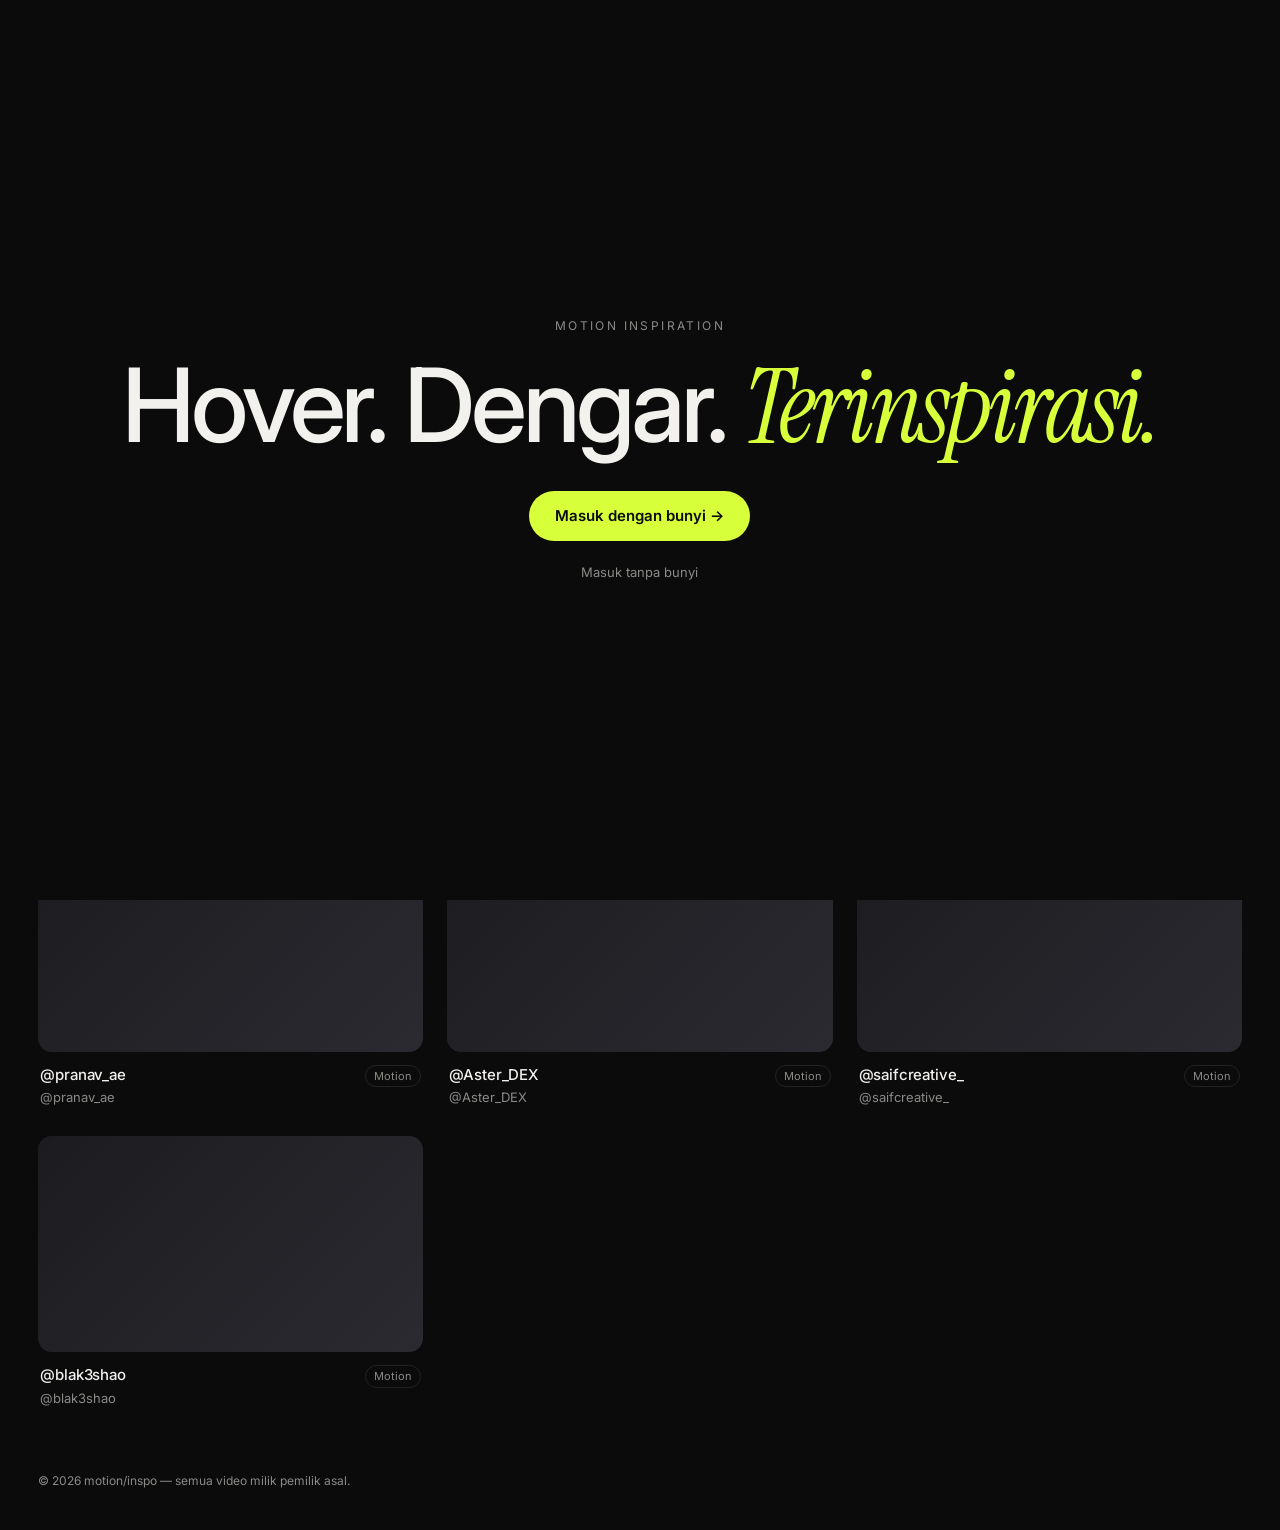
==== index.html @ debec3a4 "Motion inspiration site: hover preview with sound, detail page, more inspiration grid Co-Authored-By" ====
<!doctype html>
<html lang="ms">
<head>
  <meta charset="utf-8">
  <meta name="viewport" content="width=device-width, initial-scale=1">
  <title>Motion Inspiration</title>
  <meta name="description" content="Koleksi video inspirasi motion design, editing & cinematic.">
  <link rel="preconnect" href="https://fonts.googleapis.com">
  <link href="https://fonts.googleapis.com/css2?family=Inter:wght@400;500;600&family=Instrument+Serif:ital@0;1&display=swap" rel="stylesheet">
  <link rel="stylesheet" href="assets/style.css">
</head>
<body>
  <div class="enter" id="enter">
    <div class="enter-inner">
      <p class="eyebrow">Motion Inspiration</p>
      <h1>Hover. Dengar. <em>Terinspirasi.</em></h1>
      <button id="enterBtn">Masuk dengan bunyi <span>→</span></button>
      <button id="enterMute" class="ghost">Masuk tanpa bunyi</button>
    </div>
  </div>

  <header class="nav">
    <a href="index.html" class="logo">motion<span>/</span>inspo</a>
    <div class="nav-right">
      <span class="count" id="count"></span>
      <button class="sound-toggle" id="soundToggle" aria-label="Bunyi on/off">
        <svg viewBox="0 0 24 24"><path d="M4 9v6h4l5 4V5L8 9H4z"/><path class="w" d="M16 8.5a5 5 0 0 1 0 7M18.5 6a8.5 8.5 0 0 1 0 12"/><path class="x" d="M16 9l6 6M22 9l-6 6"/></svg>
        <span class="lbl"></span>
      </button>
    </div>
  </header>

  <main>
    <section class="hero">
      <h1>Rujukan <em>motion</em> &amp; edit<br>untuk projek seterusnya.</h1>
      <p>Hover pada mana-mana video untuk preview dengan bunyi. Klik untuk tengok penuh.</p>
    </section>

    <section class="toolbar">
      <div class="filters" id="filters"></div>
      <input type="search" id="search" placeholder="Cari tajuk / creator…" autocomplete="off">
    </section>

    <section class="grid" id="grid"></section>
    <p class="empty" id="empty" hidden>Tiada video dijumpai.</p>
  </main>

  <footer class="foot">© <span id="yr"></span> motion/inspo — semua video milik pemilik asal.</footer>

  <script src="data.js"></script>
  <script src="assets/media.js"></script>
  <script src="assets/grid.js"></script>
  <script src="assets/ui.js"></script>
  <script>
    const all = window.VIDEOS;
    const grid = document.getElementById("grid");
    const filters = document.getElementById("filters");
    const search = document.getElementById("search");
    const empty = document.getElementById("empty");
    const tags = ["Semua", ...new Set(all.flatMap(v => v.tags || []))];
    let active = "Semua";

    filters.innerHTML = tags.map(t => `<button data-t="${t}" class="${t === active ? "on" : ""}">${t}</button>`).join("");
    filters.addEventListener("click", e => {
      const b = e.target.closest("button"); if (!b) return;
      active = b.dataset.t;
      filters.querySelectorAll("button").forEach(x => x.classList.toggle("on", x === b));
      draw();
    });
    search.addEventListener("input", draw);

    function draw() {
      const q = search.value.trim().toLowerCase();
      const list = all.filter(v =>
        (active === "Semua" || (v.tags || []).includes(active)) &&
        (!q || (v.title + " " + (v.creator || "")).toLowerCase().includes(q)));
      Grid.render(grid, list);
      empty.hidden = list.length > 0;
      document.getElementById("count").textContent = list.length + " video";
    }
    draw();

    // Intro overlay (klik = browser benarkan bunyi)
    const enter = document.getElementById("enter");
    let seen = false; try { seen = sessionStorage.getItem("entered"); } catch (e) {}
    if (seen) enter.remove();
    const go = on => { Media.setSound(on); UI.syncSound(); enter.classList.add("out");
      try { sessionStorage.setItem("entered", 1); } catch (e) {}
      setTimeout(() => enter.remove(), 700); };
    document.getElementById("enterBtn").onclick = () => go(true);
    document.getElementById("enterMute").onclick = () => go(false);
  </script>
</body>
</html>
---- assets/style.css ----
:root {
  --bg: #0b0b0c;
  --bg2: #141416;
  --line: #232326;
  --fg: #f2f1ee;
  --mute: #8b8a87;
  --acc: #d7ff3a;
  --r: 14px;
  --gut: clamp(16px, 3vw, 40px);
}
* { box-sizing: border-box; margin: 0; padding: 0; }
html { -webkit-text-size-adjust: 100%; }
body {
  background: var(--bg); color: var(--fg);
  font: 15px/1.5 Inter, system-ui, sans-serif;
  -webkit-font-smoothing: antialiased; overflow-x: hidden;
}
a { color: inherit; text-decoration: none; }
button { font: inherit; color: inherit; background: none; border: 0; cursor: pointer; }
em { font-family: "Instrument Serif", serif; font-style: italic; font-weight: 400; }
svg { width: 18px; height: 18px; fill: none; stroke: currentColor; stroke-width: 1.8; stroke-linecap: round; stroke-linejoin: round; }
svg path:first-child { fill: currentColor; }

/* Nav */
.nav {
  position: sticky; top: 0; z-index: 50;
  display: flex; align-items: center; justify-content: space-between;
  padding: 16px var(--gut);
  background: color-mix(in srgb, var(--bg) 78%, transparent);
  backdrop-filter: blur(14px); -webkit-backdrop-filter: blur(14px);
  border-bottom: 1px solid var(--line);
}
.logo { font-weight: 600; letter-spacing: -.02em; font-size: 17px; }
.logo span { color: var(--acc); }
.nav-right { display: flex; gap: 14px; align-items: center; }
.count, .back { color: var(--mute); font-size: 13px; }
.back:hover { color: var(--fg); }
.sound-toggle {
  display: flex; gap: 8px; align-items: center; font-size: 13px;
  padding: 7px 12px; border: 1px solid var(--line); border-radius: 99px; transition: .2s;
}
.sound-toggle:hover { border-color: var(--mute); }
.sound-toggle .x { display: none; }
.sound-toggle.off .w { display: none; }
.sound-toggle.off .x { display: block; }
.sound-toggle:not(.off) { color: var(--acc); }

/* Intro */
.enter {
  position: fixed; inset: 0; z-index: 100; background: var(--bg);
  display: grid; place-items: center; padding: var(--gut); text-align: center;
  transition: opacity .6s, transform .7s cubic-bezier(.7,0,.2,1);
}
.enter.out { opacity: 0; transform: translateY(-30px); pointer-events: none; }
.enter-inner { display: flex; flex-direction: column; align-items: center; gap: 22px; }
.enter h1 { font-size: clamp(40px, 8vw, 110px); line-height: .95; letter-spacing: -.04em; font-weight: 500; }
.enter h1 em { color: var(--acc); }
.eyebrow { color: var(--mute); text-transform: uppercase; letter-spacing: .2em; font-size: 12px; }
#enterBtn {
  margin-top: 12px; padding: 14px 26px; border-radius: 99px; background: var(--acc); color: #0b0b0c; font-weight: 600;
  transition: transform .2s;
}
#enterBtn:hover { transform: scale(1.04); }
#enterBtn span { display: inline-block; transition: transform .2s; }
#enterBtn:hover span { transform: translateX(4px); }
.ghost { color: var(--mute); font-size: 13px; }
.ghost:hover { color: var(--fg); }

/* Hero */
main { padding: 0 var(--gut); }
.hero { padding: clamp(48px, 10vw, 120px) 0 clamp(28px, 5vw, 56px); max-width: 1100px; }
.hero h1 { font-size: clamp(36px, 6.4vw, 92px); line-height: .98; letter-spacing: -.04em; font-weight: 500; }
.hero h1 em { color: var(--acc); }
.hero p { margin-top: 20px; color: var(--mute); max-width: 460px; }

/* Toolbar */
.toolbar { display: flex; gap: 12px; justify-content: space-between; align-items: center; flex-wrap: wrap; margin-bottom: 24px; }
.filters { display: flex; gap: 6px; flex-wrap: wrap; }
.filters button {
  padding: 7px 14px; border-radius: 99px; border: 1px solid var(--line); font-size: 13px; color: var(--mute); transition: .2s;
}
.filters button:hover { color: var(--fg); border-color: var(--mute); }
.filters button.on { background: var(--fg); color: var(--bg); border-color: var(--fg); }
#search {
  background: var(--bg2); border: 1px solid var(--line); color: var(--fg); border-radius: 99px;
  padding: 9px 16px; font: inherit; font-size: 13px; width: min(260px, 100%); outline: none;
}
#search:focus { border-color: var(--mute); }

/* Grid */
.grid { display: grid; gap: clamp(14px, 2vw, 24px); grid-template-columns: repeat(auto-fill, minmax(min(320px, 100%), 1fr)); }
.card { display: block; opacity: 0; transform: translateY(18px); }
.grid.in .card { animation: rise .7s cubic-bezier(.2,.7,.2,1) forwards; animation-delay: var(--d); }
@keyframes rise { to { opacity: 1; transform: none; } }

.thumb {
  position: relative; aspect-ratio: 16/9; border-radius: var(--r); overflow: hidden; background: var(--bg2);
  transition: transform .5s cubic-bezier(.2,.7,.2,1), border-radius .5s;
}
.thumb img, .noposter { position: absolute; inset: 0; width: 100%; height: 100%; object-fit: cover; transition: transform 1.2s cubic-bezier(.2,.7,.2,1), opacity .4s; }
.noposter { background: linear-gradient(135deg, #1c1c20, #2a2a30); }
.media { position: absolute; inset: 0; opacity: 0; transition: opacity .35s; }
.media video, .media iframe { position: absolute; inset: 0; width: 100%; height: 100%; object-fit: cover; border: 0; pointer-events: none; }
.media iframe { width: 300%; height: 300%; left: -100%; top: -100%; transform: scale(.3334); } /* crop UI YouTube */
.card.ready .media { opacity: 1; }
.card:hover .thumb img { transform: scale(1.06); }
.card.playing .thumb { transform: scale(.985); }

.badge {
  position: absolute; top: 10px; right: 10px; width: 32px; height: 32px; border-radius: 50%;
  display: grid; place-items: center; background: rgba(0,0,0,.5); backdrop-filter: blur(6px);
  opacity: 0; transform: scale(.8); transition: .3s; color: var(--acc);
}
.card.playing .badge { opacity: 1; transform: none; }
.card.muted .badge { color: #fff; }
.card.muted .badge .w { opacity: .25; }
.card.ready:not(.muted) .badge .w { animation: pulse 1s infinite; }
@keyframes pulse { 50% { opacity: .35; } }
.progress { position: absolute; left: 0; right: 0; bottom: 0; height: 2px; background: rgba(255,255,255,.12); opacity: 0; transition: .3s; }
.progress i { display: block; height: 100%; width: 0; background: var(--acc); }
.card.playing .progress { opacity: 1; }

.meta { padding: 12px 2px 4px; display: grid; grid-template-columns: 1fr auto; gap: 2px 12px; align-items: baseline; }
.meta h3 { font-size: 15px; font-weight: 500; letter-spacing: -.01em; }
.meta p { color: var(--mute); font-size: 13px; grid-row: 2; }
.tags { display: flex; gap: 4px; flex-wrap: wrap; }
.meta .tags { grid-row: 1 / 3; grid-column: 2; justify-content: flex-end; }
.tags span { font-size: 11px; color: var(--mute); border: 1px solid var(--line); padding: 2px 8px; border-radius: 99px; }

.empty { color: var(--mute); padding: 60px 0; text-align: center; }
.foot { padding: 60px var(--gut) 40px; color: var(--mute); font-size: 12px; }

/* Detail page */
.player-wrap { padding-top: clamp(20px, 3vw, 36px); }
.player {
  position: relative; aspect-ratio: 16/9; max-height: 80vh; width: 100%; margin: 0 auto;
  border-radius: var(--r); overflow: hidden; background: #000;
  animation: zoomin .8s cubic-bezier(.2,.7,.2,1);
}
@keyframes zoomin { from { opacity: 0; transform: scale(.96); } }
.player video, .player iframe { position: absolute; inset: 0; width: 100%; height: 100%; border: 0; object-fit: contain; background: #000; }
.info { display: grid; grid-template-columns: 1.2fr 1fr; gap: 24px 48px; padding: 28px 0; border-bottom: 1px solid var(--line); }
.info h1 { font-size: clamp(30px, 4.6vw, 64px); line-height: 1; letter-spacing: -.035em; font-weight: 500; }
.creator { color: var(--mute); margin-top: 10px; }
.info-side { display: flex; flex-direction: column; gap: 14px; }
.desc { color: #c9c8c4; }
.actions { display: flex; gap: 10px; flex-wrap: wrap; }
.btn { padding: 10px 18px; border-radius: 99px; background: var(--fg); color: var(--bg); font-size: 13px; font-weight: 500; }
.btn.ghost { background: none; color: var(--fg); border: 1px solid var(--line); }
.btn.ghost:hover { border-color: var(--mute); }
.pager { display: flex; justify-content: space-between; gap: 16px; padding: 20px 0; }
.pg { display: flex; flex-direction: column; font-size: 15px; max-width: 45%; transition: color .2s; }
.pg small { color: var(--mute); font-size: 12px; }
.pg:hover { color: var(--acc); }
.pg.right { text-align: right; }
.more { padding-top: clamp(40px, 6vw, 80px); }
.more h2 { font-size: clamp(28px, 4vw, 52px); letter-spacing: -.03em; font-weight: 500; margin-bottom: 24px; }
.more h2 em { color: var(--acc); }

@media (max-width: 720px) {
  .info { grid-template-columns: 1fr; }
  .count { display: none; }
  .sound-toggle .lbl { display: none; }
  #search { width: 100%; }
}
@media (prefers-reduced-motion: reduce) {
  *, *::before, *::after { animation-duration: 1ms !important; transition-duration: 1ms !important; }
}

/* Loading state */
.thumb img { opacity: 0; }
.thumb img.on { opacity: 1; }
.card.loading .noposter, .player.loading {
  background: linear-gradient(100deg, #141416 30%, #1f1f23 50%, #141416 70%) 0 0 / 300% 100%;
  animation: shimmer 1.4s linear infinite;
}
@keyframes shimmer { to { background-position: -150% 0; } }
.player.tweet { aspect-ratio: auto; max-width: 560px; min-height: 400px; background: none; }
.player.tweet iframe { position: static; width: 100%; height: 720px; }
.desc { white-space: pre-line; }
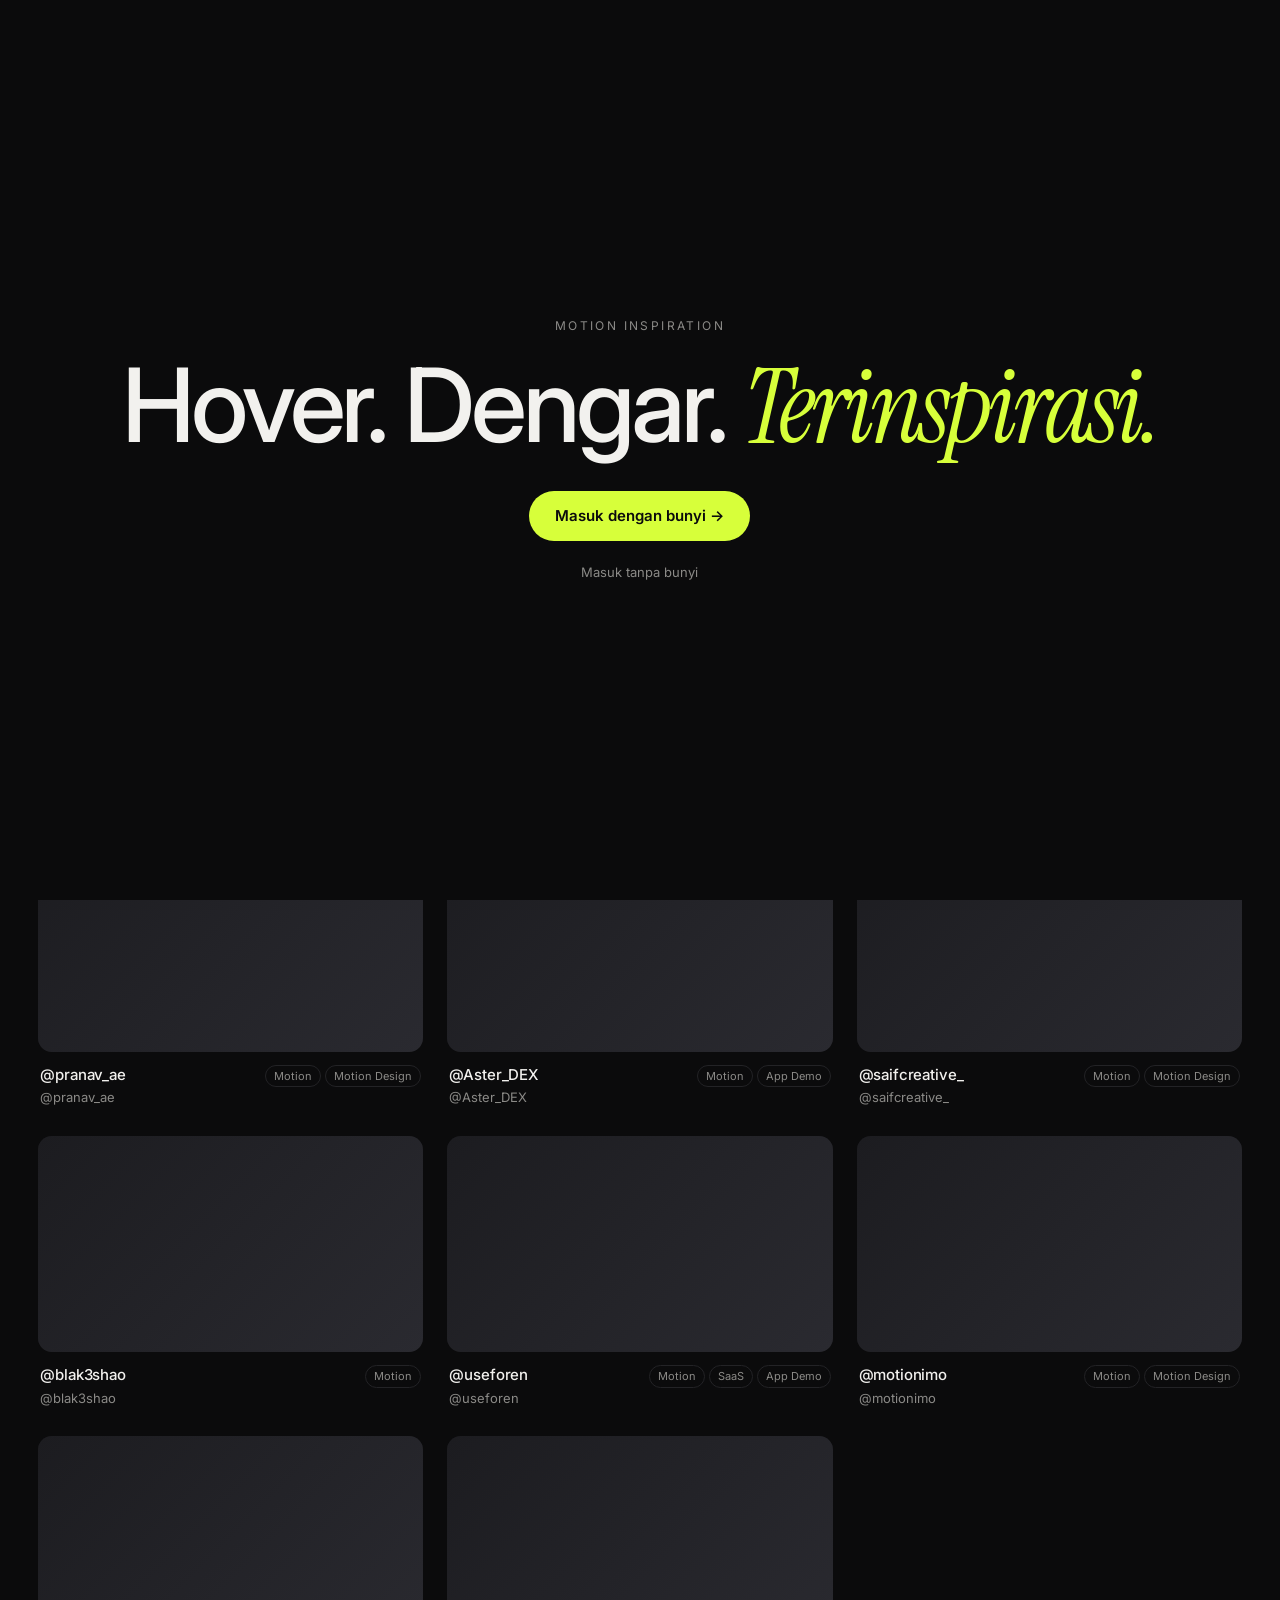
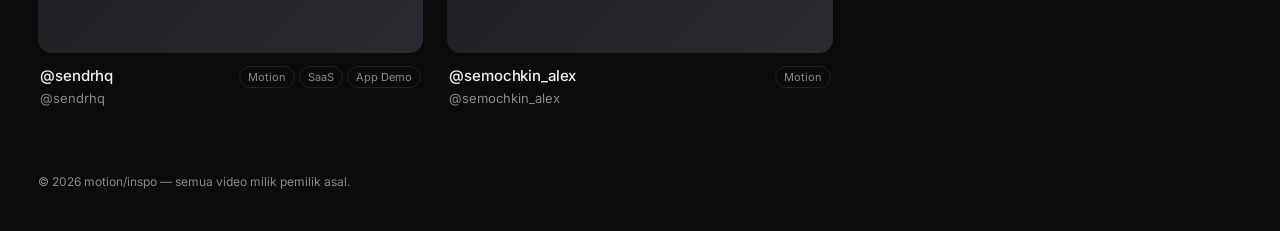
==== commit b8893c42: "Add categories (Motion, SaaS, Motion Design, App Demo, 3D) with auto-tagging from tweet text Co-Auth" ====
--- a/index.html
+++ b/index.html
@@ -57,16 +57,25 @@
     const filters = document.getElementById("filters");
     const search = document.getElementById("search");
     const empty = document.getElementById("empty");
-    const tags = ["Semua", ...new Set(all.flatMap(v => v.tags || []))];
-    let active = "Semua";
+    const cats = () => ["Semua", ...new Set([...(window.CATEGORIES || []), ...all.flatMap(v => v.tags || [])])];
+    let active = new URLSearchParams(location.search).get("cat") || "Semua";
 
-    filters.innerHTML = tags.map(t => `<button data-t="${t}" class="${t === active ? "on" : ""}">${t}</button>`).join("");
+    function drawFilters() {
+      filters.innerHTML = cats().map(t => {
+        const n = t === "Semua" ? all.length : all.filter(v => (v.tags || []).includes(t)).length;
+        return `<button data-t="${t}" class="${t === active ? "on" : ""}">${t} <small>${n}</small></button>`;
+      }).join("");
+    }
+    drawFilters();
     filters.addEventListener("click", e => {
       const b = e.target.closest("button"); if (!b) return;
       active = b.dataset.t;
       filters.querySelectorAll("button").forEach(x => x.classList.toggle("on", x === b));
+      history.replaceState(null, "", active === "Semua" ? location.pathname : "?cat=" + encodeURIComponent(active));
       draw();
     });
+    // Lepas data tweet sampai, kategori auto mungkin bertambah -> kemas kini kiraan & grid
+    Promise.all(all.map(Media.resolve)).then(() => { drawFilters(); if (active !== "Semua") draw(); });
     search.addEventListener("input", draw);
 
     function draw() {
--- a/assets/style.css
+++ b/assets/style.css
@@ -178,3 +178,6 @@
 .player.tweet { aspect-ratio: auto; max-width: 560px; min-height: 400px; background: none; }
 .player.tweet iframe { position: static; width: 100%; height: 720px; }
 .desc { white-space: pre-line; }
+.filters button small { opacity: .5; font-size: 11px; margin-left: 2px; }
+.tags a { font-size: 12px; color: var(--mute); border: 1px solid var(--line); padding: 3px 10px; border-radius: 99px; transition: .2s; }
+.tags a:hover { color: var(--acc); border-color: var(--acc); }
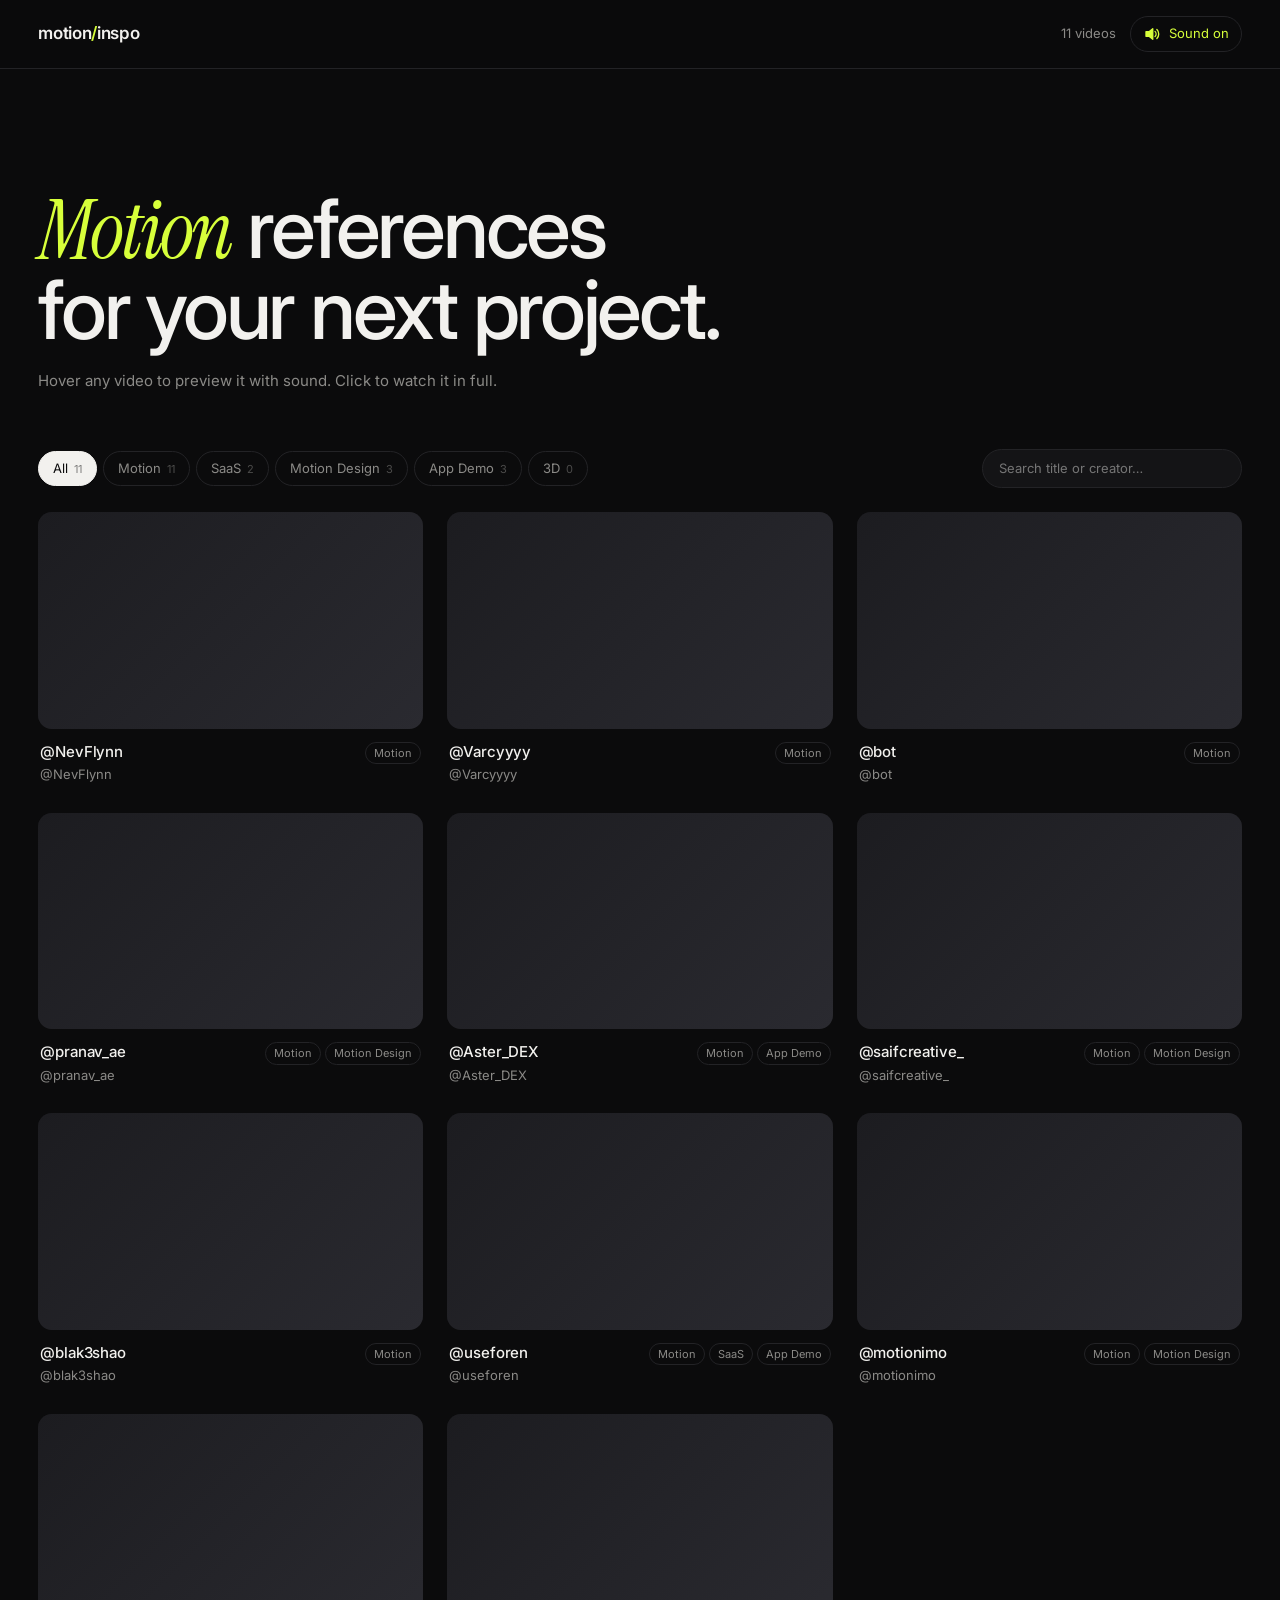
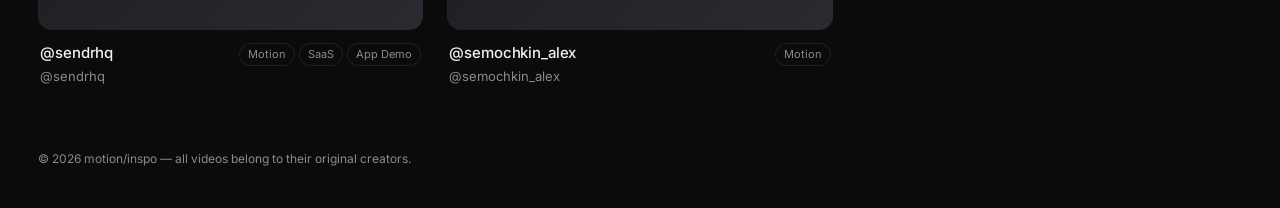
==== commit 38618aad: "Switch site to English, remove intro screen, harden X video playback - No intro: land straight on th" ====
--- a/index.html
+++ b/index.html
@@ -1,29 +1,22 @@
 <!doctype html>
-<html lang="ms">
+<html lang="en">
 <head>
   <meta charset="utf-8">
   <meta name="viewport" content="width=device-width, initial-scale=1">
+  <!-- X's video CDN may reject requests that carry another site's referrer -->
+  <meta name="referrer" content="no-referrer">
   <title>Motion Inspiration</title>
-  <meta name="description" content="Koleksi video inspirasi motion design, editing & cinematic.">
+  <meta name="description" content="A curated collection of motion design, SaaS, app demo and 3D video inspiration.">
   <link rel="preconnect" href="https://fonts.googleapis.com">
   <link href="https://fonts.googleapis.com/css2?family=Inter:wght@400;500;600&family=Instrument+Serif:ital@0;1&display=swap" rel="stylesheet">
   <link rel="stylesheet" href="assets/style.css">
 </head>
 <body>
-  <div class="enter" id="enter">
-    <div class="enter-inner">
-      <p class="eyebrow">Motion Inspiration</p>
-      <h1>Hover. Dengar. <em>Terinspirasi.</em></h1>
-      <button id="enterBtn">Masuk dengan bunyi <span>→</span></button>
-      <button id="enterMute" class="ghost">Masuk tanpa bunyi</button>
-    </div>
-  </div>
-
   <header class="nav">
     <a href="index.html" class="logo">motion<span>/</span>inspo</a>
     <div class="nav-right">
       <span class="count" id="count"></span>
-      <button class="sound-toggle" id="soundToggle" aria-label="Bunyi on/off">
+      <button class="sound-toggle" id="soundToggle" aria-label="Toggle sound">
         <svg viewBox="0 0 24 24"><path d="M4 9v6h4l5 4V5L8 9H4z"/><path class="w" d="M16 8.5a5 5 0 0 1 0 7M18.5 6a8.5 8.5 0 0 1 0 12"/><path class="x" d="M16 9l6 6M22 9l-6 6"/></svg>
         <span class="lbl"></span>
       </button>
@@ -32,20 +25,20 @@
 
   <main>
     <section class="hero">
-      <h1>Rujukan <em>motion</em> &amp; edit<br>untuk projek seterusnya.</h1>
-      <p>Hover pada mana-mana video untuk preview dengan bunyi. Klik untuk tengok penuh.</p>
+      <h1><em>Motion</em> references<br>for your next project.</h1>
+      <p>Hover any video to preview it with sound. Click to watch it in full.</p>
     </section>
 
     <section class="toolbar">
       <div class="filters" id="filters"></div>
-      <input type="search" id="search" placeholder="Cari tajuk / creator…" autocomplete="off">
+      <input type="search" id="search" placeholder="Search title or creator…" autocomplete="off">
     </section>
 
     <section class="grid" id="grid"></section>
-    <p class="empty" id="empty" hidden>Tiada video dijumpai.</p>
+    <p class="empty" id="empty" hidden>No videos found.</p>
   </main>
 
-  <footer class="foot">© <span id="yr"></span> motion/inspo — semua video milik pemilik asal.</footer>
+  <footer class="foot">© <span id="yr"></span> motion/inspo — all videos belong to their original creators.</footer>
 
   <script src="data.js"></script>
   <script src="assets/media.js"></script>
@@ -57,12 +50,12 @@
     const filters = document.getElementById("filters");
     const search = document.getElementById("search");
     const empty = document.getElementById("empty");
-    const cats = () => ["Semua", ...new Set([...(window.CATEGORIES || []), ...all.flatMap(v => v.tags || [])])];
-    let active = new URLSearchParams(location.search).get("cat") || "Semua";
+    const cats = () => ["All", ...new Set([...(window.CATEGORIES || []), ...all.flatMap(v => v.tags || [])])];
+    let active = new URLSearchParams(location.search).get("cat") || "All";
 
     function drawFilters() {
       filters.innerHTML = cats().map(t => {
-        const n = t === "Semua" ? all.length : all.filter(v => (v.tags || []).includes(t)).length;
+        const n = t === "All" ? all.length : all.filter(v => (v.tags || []).includes(t)).length;
         return `<button data-t="${t}" class="${t === active ? "on" : ""}">${t} <small>${n}</small></button>`;
       }).join("");
     }
@@ -71,33 +64,24 @@
       const b = e.target.closest("button"); if (!b) return;
       active = b.dataset.t;
       filters.querySelectorAll("button").forEach(x => x.classList.toggle("on", x === b));
-      history.replaceState(null, "", active === "Semua" ? location.pathname : "?cat=" + encodeURIComponent(active));
+      history.replaceState(null, "", active === "All" ? location.pathname : "?cat=" + encodeURIComponent(active));
       draw();
     });
     // Lepas data tweet sampai, kategori auto mungkin bertambah -> kemas kini kiraan & grid
-    Promise.all(all.map(Media.resolve)).then(() => { drawFilters(); if (active !== "Semua") draw(); });
+    Promise.all(all.map(Media.resolve)).then(() => { drawFilters(); if (active !== "All") draw(); });
     search.addEventListener("input", draw);
 
     function draw() {
       const q = search.value.trim().toLowerCase();
       const list = all.filter(v =>
-        (active === "Semua" || (v.tags || []).includes(active)) &&
+        (active === "All" || (v.tags || []).includes(active)) &&
         (!q || (v.title + " " + (v.creator || "")).toLowerCase().includes(q)));
       Grid.render(grid, list);
       empty.hidden = list.length > 0;
-      document.getElementById("count").textContent = list.length + " video";
+      document.getElementById("count").textContent = list.length + (list.length === 1 ? " video" : " videos");
     }
     draw();
 
-    // Intro overlay (klik = browser benarkan bunyi)
-    const enter = document.getElementById("enter");
-    let seen = false; try { seen = sessionStorage.getItem("entered"); } catch (e) {}
-    if (seen) enter.remove();
-    const go = on => { Media.setSound(on); UI.syncSound(); enter.classList.add("out");
-      try { sessionStorage.setItem("entered", 1); } catch (e) {}
-      setTimeout(() => enter.remove(), 700); };
-    document.getElementById("enterBtn").onclick = () => go(true);
-    document.getElementById("enterMute").onclick = () => go(false);
   </script>
 </body>
 </html>
--- a/assets/style.css
+++ b/assets/style.css
@@ -45,26 +45,6 @@
 .sound-toggle.off .x { display: block; }
 .sound-toggle:not(.off) { color: var(--acc); }
 
-/* Intro */
-.enter {
-  position: fixed; inset: 0; z-index: 100; background: var(--bg);
-  display: grid; place-items: center; padding: var(--gut); text-align: center;
-  transition: opacity .6s, transform .7s cubic-bezier(.7,0,.2,1);
-}
-.enter.out { opacity: 0; transform: translateY(-30px); pointer-events: none; }
-.enter-inner { display: flex; flex-direction: column; align-items: center; gap: 22px; }
-.enter h1 { font-size: clamp(40px, 8vw, 110px); line-height: .95; letter-spacing: -.04em; font-weight: 500; }
-.enter h1 em { color: var(--acc); }
-.eyebrow { color: var(--mute); text-transform: uppercase; letter-spacing: .2em; font-size: 12px; }
-#enterBtn {
-  margin-top: 12px; padding: 14px 26px; border-radius: 99px; background: var(--acc); color: #0b0b0c; font-weight: 600;
-  transition: transform .2s;
-}
-#enterBtn:hover { transform: scale(1.04); }
-#enterBtn span { display: inline-block; transition: transform .2s; }
-#enterBtn:hover span { transform: translateX(4px); }
-.ghost { color: var(--mute); font-size: 13px; }
-.ghost:hover { color: var(--fg); }
 
 /* Hero */
 main { padding: 0 var(--gut); }
@@ -181,3 +161,15 @@
 .filters button small { opacity: .5; font-size: 11px; margin-left: 2px; }
 .tags a { font-size: 12px; color: var(--mute); border: 1px solid var(--line); padding: 3px 10px; border-radius: 99px; transition: .2s; }
 .tags a:hover { color: var(--acc); border-color: var(--acc); }
+
+/* Sound hint toast */
+.hint {
+  position: fixed; left: 50%; bottom: 24px; z-index: 60; transform: translate(-50%, 20px);
+  padding: 10px 18px; border-radius: 99px; background: var(--acc); color: #0b0b0c; font-size: 13px; font-weight: 500;
+  opacity: 0; pointer-events: none; transition: .35s cubic-bezier(.2,.7,.2,1);
+}
+.hint.show { opacity: 1; transform: translate(-50%, 0); }
+.card.noplay .thumb::after {
+  content: "Preview unavailable — click to watch"; position: absolute; left: 10px; bottom: 10px;
+  font-size: 11px; padding: 4px 10px; border-radius: 99px; background: rgba(0,0,0,.6); color: #fff;
+}
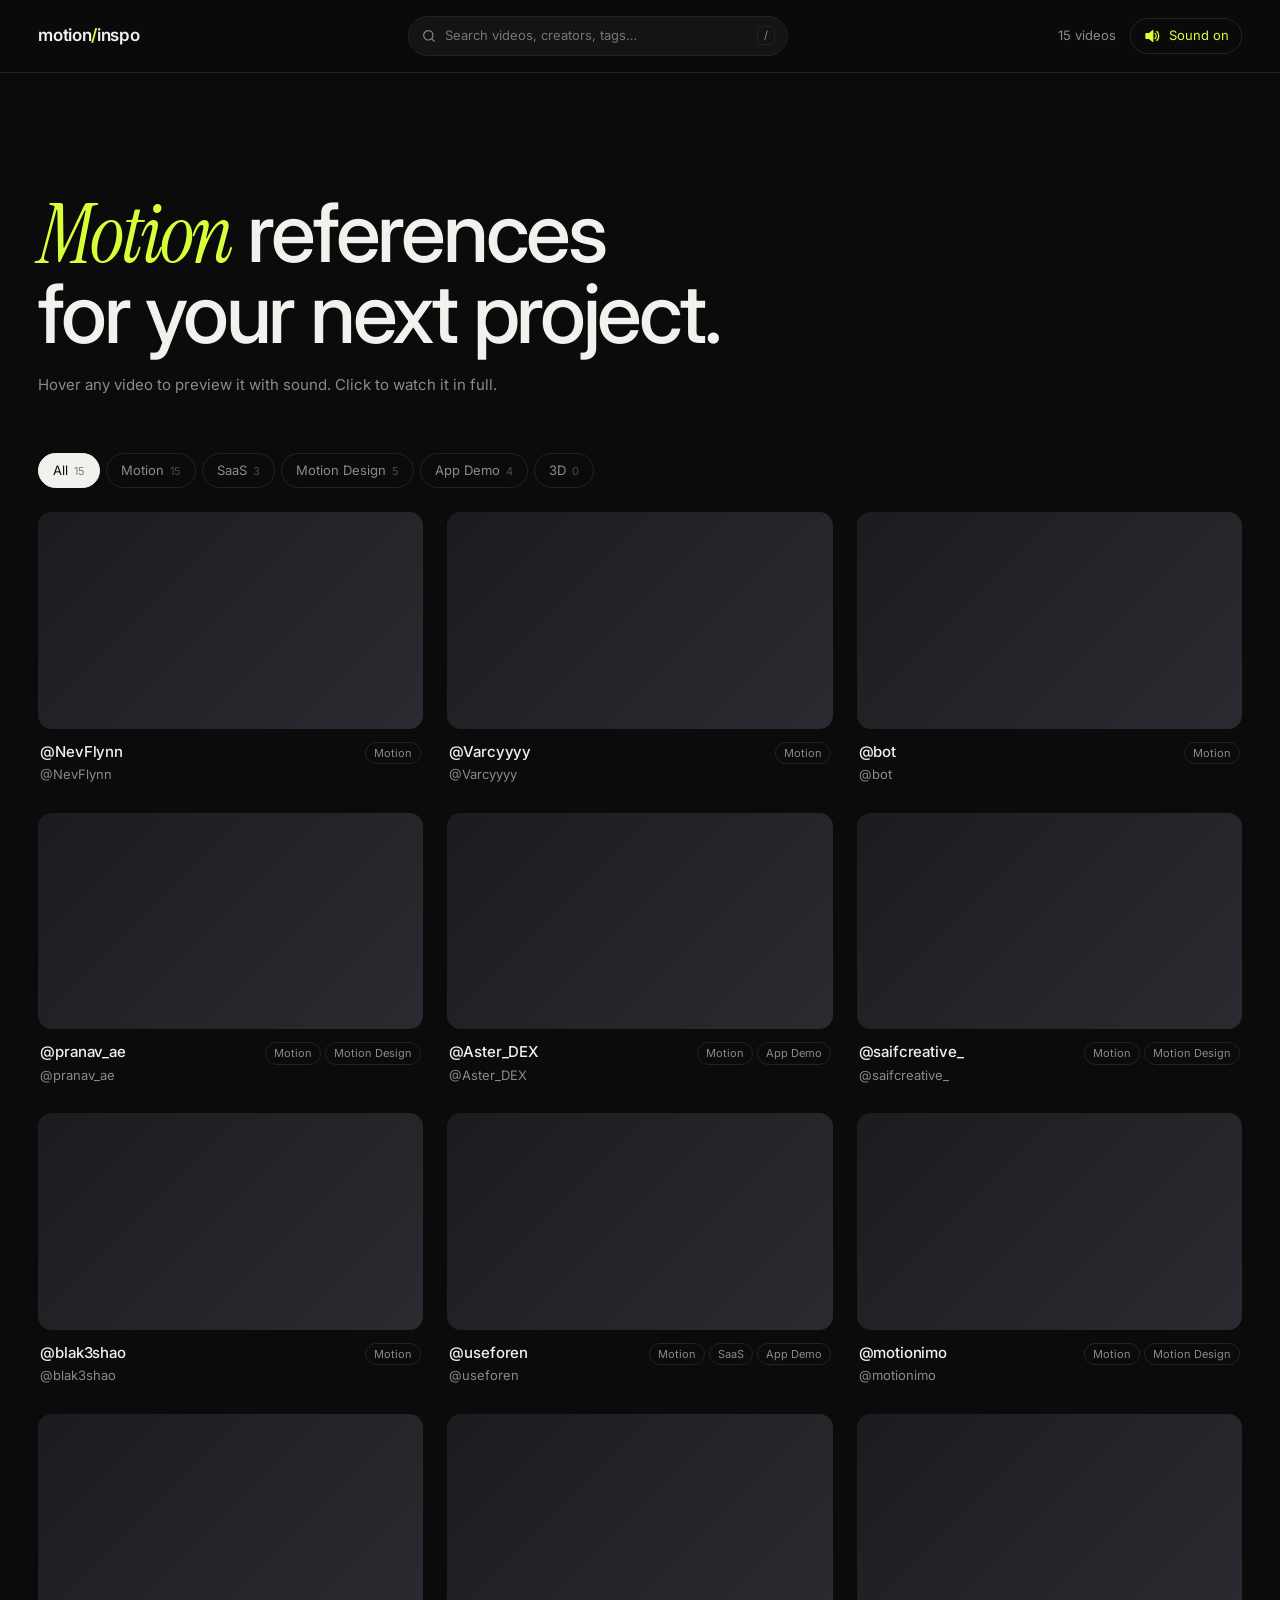
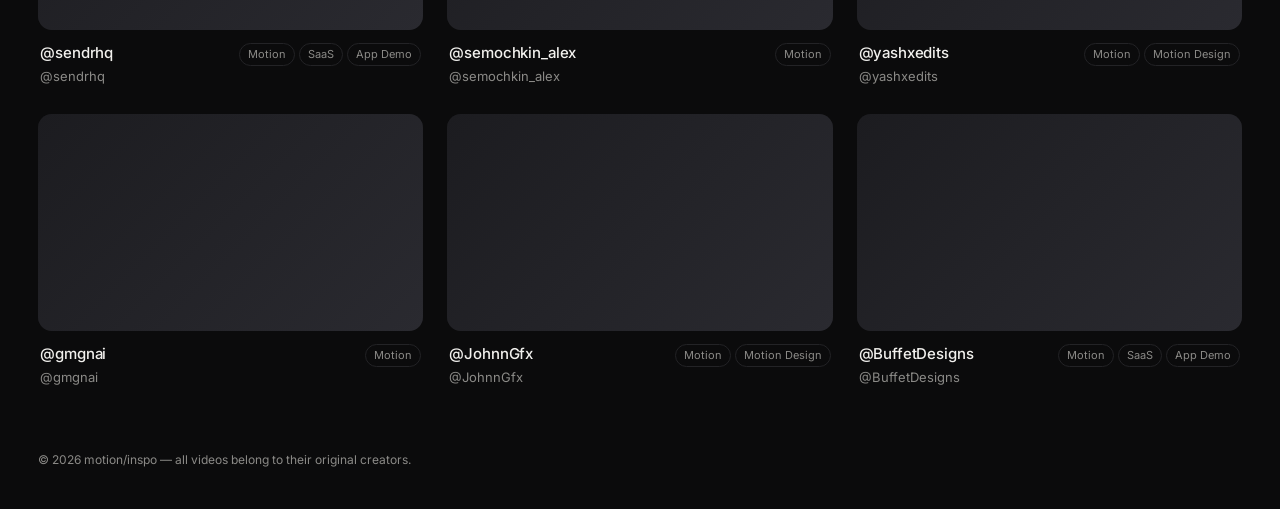
==== commit 37fb58fe: "Add 4 more videos, move search into the header - Search lives in the nav on every page, supports "/"" ====
--- a/index.html
+++ b/index.html
@@ -14,6 +14,11 @@
 <body>
   <header class="nav">
     <a href="index.html" class="logo">motion<span>/</span>inspo</a>
+    <form class="nav-search" action="index.html" role="search">
+      <svg viewBox="0 0 24 24"><circle cx="11" cy="11" r="7"/><path d="M20 20l-4-4"/></svg>
+      <input type="search" id="search" name="q" placeholder="Search videos, creators, tags…" autocomplete="off">
+      <kbd>/</kbd>
+    </form>
     <div class="nav-right">
       <span class="count" id="count"></span>
       <button class="sound-toggle" id="soundToggle" aria-label="Toggle sound">
@@ -31,7 +36,6 @@
 
     <section class="toolbar">
       <div class="filters" id="filters"></div>
-      <input type="search" id="search" placeholder="Search title or creator…" autocomplete="off">
     </section>
 
     <section class="grid" id="grid"></section>
@@ -64,18 +68,27 @@
       const b = e.target.closest("button"); if (!b) return;
       active = b.dataset.t;
       filters.querySelectorAll("button").forEach(x => x.classList.toggle("on", x === b));
-      history.replaceState(null, "", active === "All" ? location.pathname : "?cat=" + encodeURIComponent(active));
+      const u = new URLSearchParams(location.search);
+      active === "All" ? u.delete("cat") : u.set("cat", active);
+      history.replaceState(null, "", location.pathname + (u.toString() ? "?" + u : ""));
       draw();
     });
     // Lepas data tweet sampai, kategori auto mungkin bertambah -> kemas kini kiraan & grid
-    Promise.all(all.map(Media.resolve)).then(() => { drawFilters(); if (active !== "All") draw(); });
-    search.addEventListener("input", draw);
+    Promise.all(all.map(Media.resolve)).then(() => { drawFilters(); if (active !== "All" || search.value) draw(); });
+    search.value = new URLSearchParams(location.search).get("q") || "";
+    search.addEventListener("input", () => {
+      const u = new URLSearchParams(location.search);
+      search.value ? u.set("q", search.value) : u.delete("q");
+      history.replaceState(null, "", location.pathname + (u.toString() ? "?" + u : ""));
+      draw();
+    });
+    search.form.addEventListener("submit", e => { e.preventDefault(); document.getElementById("grid").scrollIntoView({ behavior: "smooth" }); });
 
     function draw() {
       const q = search.value.trim().toLowerCase();
       const list = all.filter(v =>
         (active === "All" || (v.tags || []).includes(active)) &&
-        (!q || (v.title + " " + (v.creator || "")).toLowerCase().includes(q)));
+        (!q || [v.title, v.creator, v.desc, ...(v.tags || [])].join(" ").toLowerCase().includes(q)));
       Grid.render(grid, list);
       empty.hidden = list.length > 0;
       document.getElementById("count").textContent = list.length + (list.length === 1 ? " video" : " videos");
--- a/assets/style.css
+++ b/assets/style.css
@@ -54,18 +54,13 @@
 .hero p { margin-top: 20px; color: var(--mute); max-width: 460px; }
 
 /* Toolbar */
-.toolbar { display: flex; gap: 12px; justify-content: space-between; align-items: center; flex-wrap: wrap; margin-bottom: 24px; }
+.toolbar { display: flex; gap: 12px; justify-content: flex-start; align-items: center; flex-wrap: wrap; margin-bottom: 24px; }
 .filters { display: flex; gap: 6px; flex-wrap: wrap; }
 .filters button {
   padding: 7px 14px; border-radius: 99px; border: 1px solid var(--line); font-size: 13px; color: var(--mute); transition: .2s;
 }
 .filters button:hover { color: var(--fg); border-color: var(--mute); }
 .filters button.on { background: var(--fg); color: var(--bg); border-color: var(--fg); }
-#search {
-  background: var(--bg2); border: 1px solid var(--line); color: var(--fg); border-radius: 99px;
-  padding: 9px 16px; font: inherit; font-size: 13px; width: min(260px, 100%); outline: none;
-}
-#search:focus { border-color: var(--mute); }
 
 /* Grid */
 .grid { display: grid; gap: clamp(14px, 2vw, 24px); grid-template-columns: repeat(auto-fill, minmax(min(320px, 100%), 1fr)); }
@@ -141,7 +136,6 @@
   .info { grid-template-columns: 1fr; }
   .count { display: none; }
   .sound-toggle .lbl { display: none; }
-  #search { width: 100%; }
 }
 @media (prefers-reduced-motion: reduce) {
   *, *::before, *::after { animation-duration: 1ms !important; transition-duration: 1ms !important; }
@@ -173,3 +167,28 @@
   content: "Preview unavailable — click to watch"; position: absolute; left: 10px; bottom: 10px;
   font-size: 11px; padding: 4px 10px; border-radius: 99px; background: rgba(0,0,0,.6); color: #fff;
 }
+
+/* Header search */
+.nav { gap: 16px; }
+.nav-search {
+  flex: 0 1 380px; display: flex; align-items: center; gap: 8px; margin: 0 auto;
+  background: var(--bg2); border: 1px solid var(--line); border-radius: 99px; padding: 0 12px; transition: border-color .2s;
+}
+.nav-search:focus-within { border-color: var(--mute); }
+.nav-search svg { color: var(--mute); flex: none; width: 16px; height: 16px; }
+.nav-search svg path:first-child { fill: none; }
+.nav-search input {
+  flex: 1; min-width: 0; background: none; border: 0; outline: none; color: var(--fg);
+  font: inherit; font-size: 13px; padding: 9px 0;
+}
+.nav-search input::-webkit-search-cancel-button { filter: invert(1); opacity: .5; }
+.nav-search kbd {
+  font: 11px/1 Inter, sans-serif; color: var(--mute); border: 1px solid var(--line); border-radius: 5px; padding: 3px 6px;
+}
+.nav-search:focus-within kbd { display: none; }
+@media (max-width: 720px) {
+  .nav { flex-wrap: wrap; }
+  .nav-search { order: 3; flex: 1 1 100%; }
+  .nav-search kbd { display: none; }
+  .back { display: none; }
+}
